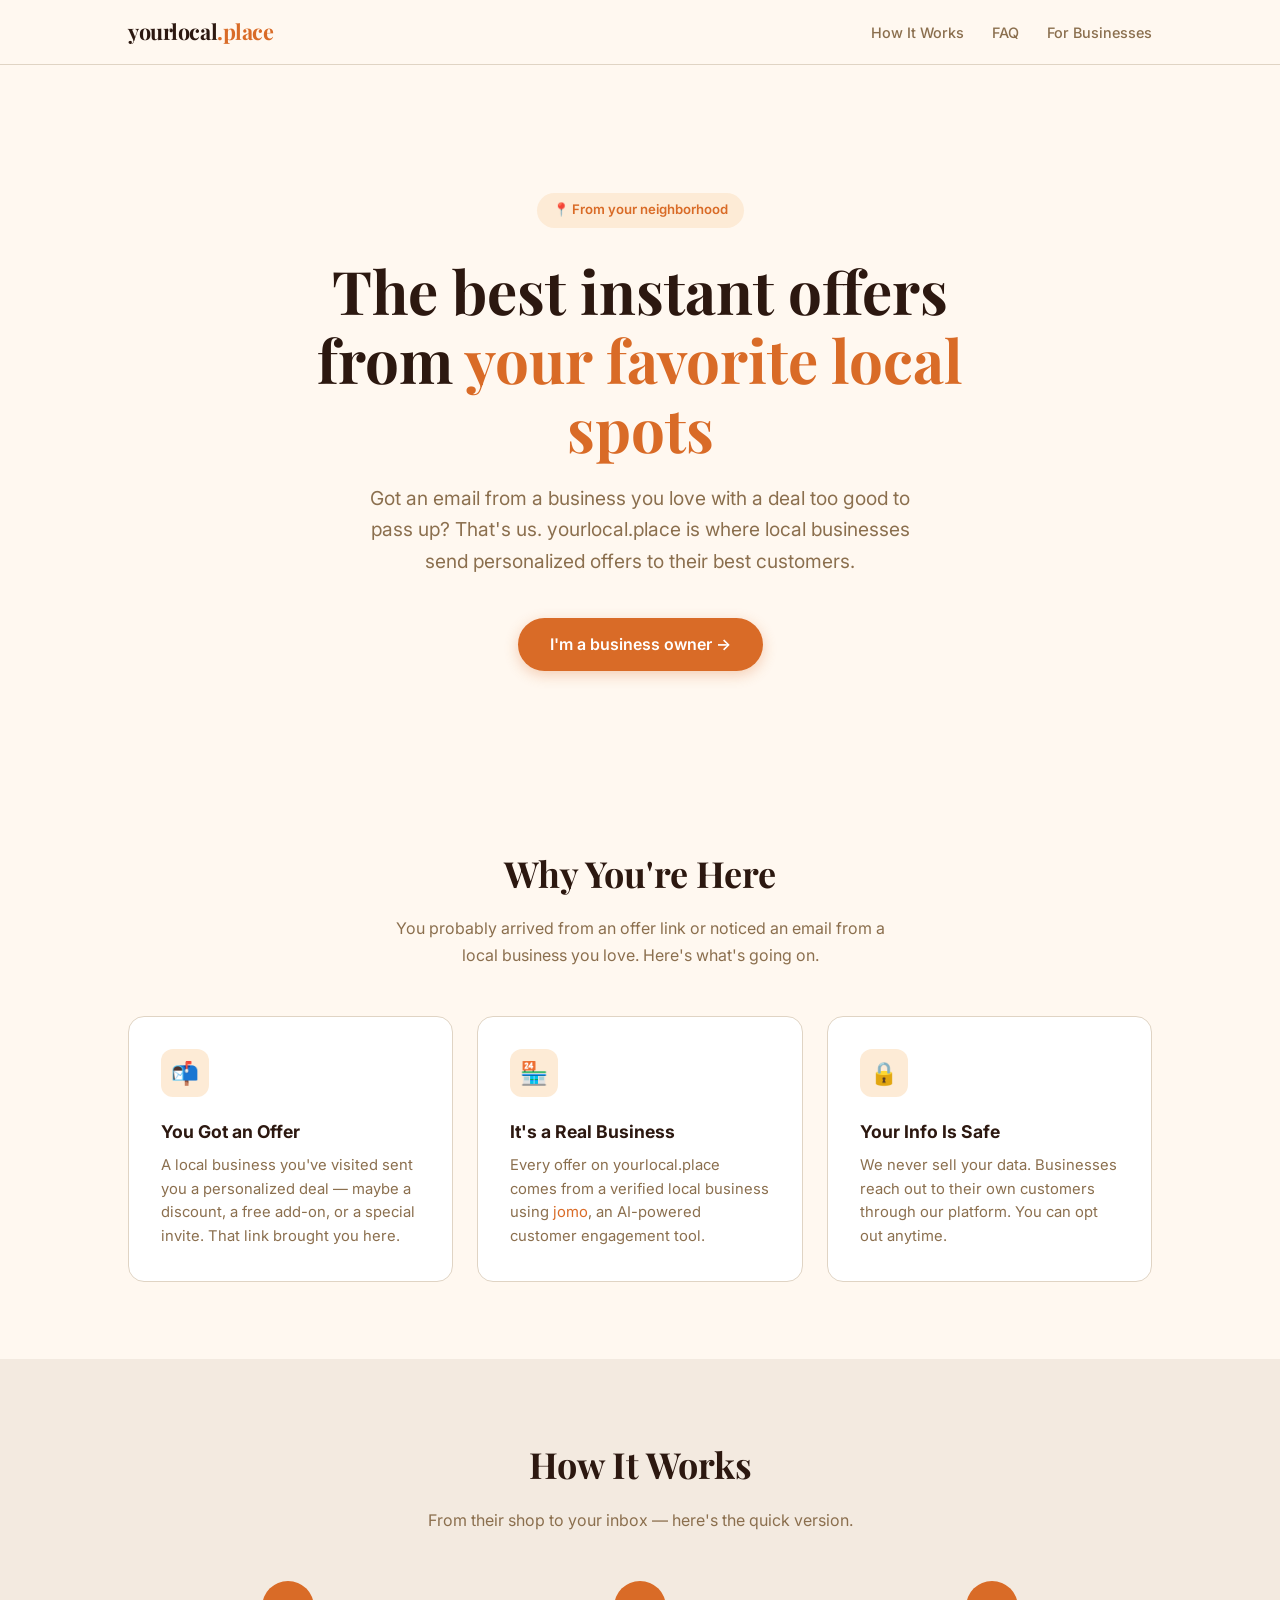
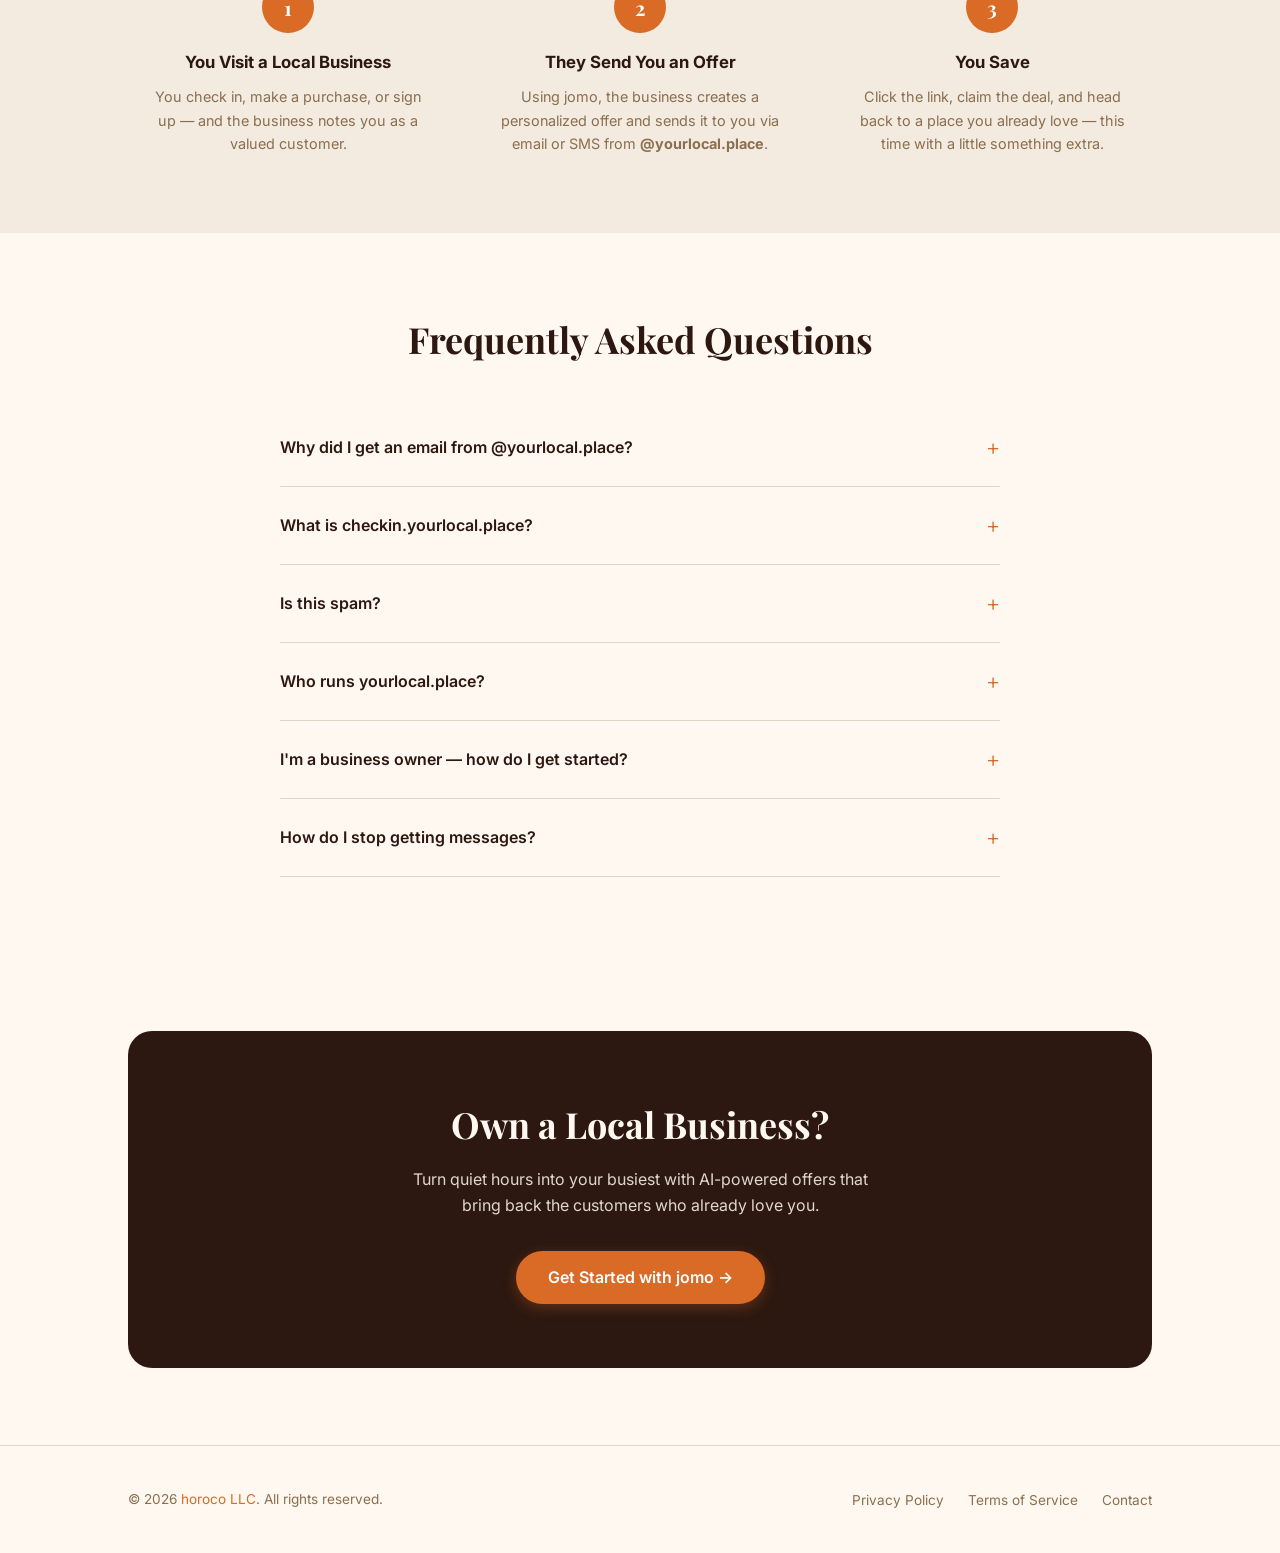
==== index.html @ 71f4fd4c "first content" ====
<!DOCTYPE html>
<html lang="en">
<head>
  <meta charset="UTF-8">
  <meta name="viewport" content="width=device-width, initial-scale=1.0">
  <title>yourlocal.place — Instant Offers from Your Favorite Local Spots</title>
  <meta name="description" content="yourlocal.place is where the best instant offers from your favorite local businesses live. Powered by jomo and horoco.">
  <link rel="preconnect" href="https://fonts.googleapis.com">
  <link rel="preconnect" href="https://fonts.gstatic.com" crossorigin>
  <link href="https://fonts.googleapis.com/css2?family=Inter:wght@400;500;600;700&family=Playfair+Display:wght@600;700&display=swap" rel="stylesheet">
  <link rel="stylesheet" href="style.css">
  <link rel="icon" href="data:image/svg+xml,<svg xmlns='http://www.w3.org/2000/svg' viewBox='0 0 100 100'><text y='.9em' font-size='90'>📍</text></svg>">
</head>
<body>

  <!-- Nav -->
  <nav class="site-nav">
    <div class="container">
      <a href="/" class="site-nav__logo">yourlocal<span>.place</span></a>
      <ul class="site-nav__links">
        <li><a href="#how-it-works">How It Works</a></li>
        <li><a href="#faq">FAQ</a></li>
        <li><a href="https://www.thejomoapp.com" target="_blank" rel="noopener">For Businesses</a></li>
      </ul>
    </div>
  </nav>

  <!-- Hero -->
  <section class="hero container">
    <div class="hero__badge">📍 From your neighborhood</div>
    <h1>The best instant offers from <em>your favorite local spots</em></h1>
    <p>Got an email from a business you love with a deal too good to pass up? That's us. yourlocal.place is where local businesses send personalized offers to their best customers.</p>
    <a href="https://www.thejomoapp.com" class="hero__cta" target="_blank" rel="noopener">
      I'm a business owner →
    </a>
  </section>

  <!-- Features -->
  <section class="features">
    <div class="container">
      <div class="features__header">
        <h2>Why You're Here</h2>
        <p>You probably arrived from an offer link or noticed an email from a local business you love. Here's what's going on.</p>
      </div>
      <div class="features__grid">
        <div class="feature-card">
          <div class="feature-card__icon">📬</div>
          <h3>You Got an Offer</h3>
          <p>A local business you've visited sent you a personalized deal — maybe a discount, a free add-on, or a special invite. That link brought you here.</p>
        </div>
        <div class="feature-card">
          <div class="feature-card__icon">🏪</div>
          <h3>It's a Real Business</h3>
          <p>Every offer on yourlocal.place comes from a verified local business using <a href="https://www.thejomoapp.com" target="_blank" rel="noopener">jomo</a>, an AI-powered customer engagement tool.</p>
        </div>
        <div class="feature-card">
          <div class="feature-card__icon">🔒</div>
          <h3>Your Info Is Safe</h3>
          <p>We never sell your data. Businesses reach out to their own customers through our platform. You can opt out anytime.</p>
        </div>
      </div>
    </div>
  </section>

  <!-- How It Works -->
  <section class="how-it-works" id="how-it-works">
    <div class="container">
      <div class="how-it-works__header">
        <h2>How It Works</h2>
        <p>From their shop to your inbox — here's the quick version.</p>
      </div>
      <div class="steps">
        <div class="step">
          <div class="step__number">1</div>
          <h3>You Visit a Local Business</h3>
          <p>You check in, make a purchase, or sign up — and the business notes you as a valued customer.</p>
        </div>
        <div class="step">
          <div class="step__number">2</div>
          <h3>They Send You an Offer</h3>
          <p>Using jomo, the business creates a personalized offer and sends it to you via email or SMS from <strong>@yourlocal.place</strong>.</p>
        </div>
        <div class="step">
          <div class="step__number">3</div>
          <h3>You Save</h3>
          <p>Click the link, claim the deal, and head back to a place you already love — this time with a little something extra.</p>
        </div>
      </div>
    </div>
  </section>

  <!-- FAQ -->
  <section class="faq" id="faq">
    <div class="container">
      <div class="faq__header">
        <h2>Frequently Asked Questions</h2>
      </div>
      <div class="faq__list">
        <details class="faq__item">
          <summary>Why did I get an email from @yourlocal.place?</summary>
          <div class="faq__answer">
            A local business you've interacted with used our platform to send you a personalized offer or update. The email came from <strong>businessname@yourlocal.place</strong> — that's how businesses on our platform reach their customers.
          </div>
        </details>
        <details class="faq__item">
          <summary>What is checkin.yourlocal.place?</summary>
          <div class="faq__answer">
            <strong>checkin.yourlocal.place</strong> is a front-desk check-in page for local businesses. If you were asked to visit this URL, the business is using our platform to welcome and track visits so they can send you great offers later.
          </div>
        </details>
        <details class="faq__item">
          <summary>Is this spam?</summary>
          <div class="faq__answer">
            No. Every message sent through our platform requires your prior opt-in consent. You agreed to hear from this business — likely when you checked in, made a purchase, or signed up at their location. You can opt out at any time by replying STOP to any SMS or clicking unsubscribe in any email.
          </div>
        </details>
        <details class="faq__item">
          <summary>Who runs yourlocal.place?</summary>
          <div class="faq__answer">
            yourlocal.place is owned and operated by <a href="https://www.horoco.co" target="_blank" rel="noopener">horoco LLC</a>, a software company that builds tools for local businesses. Our flagship product is <a href="https://www.thejomoapp.com" target="_blank" rel="noopener">jomo</a>, the AI agent that helps businesses bring back their best customers.
          </div>
        </details>
        <details class="faq__item">
          <summary>I'm a business owner — how do I get started?</summary>
          <div class="faq__answer">
            Head over to <a href="https://www.thejomoapp.com" target="_blank" rel="noopener">thejomoapp.com</a> to learn about jomo and start creating instant offers for your customers. It's AI-powered, easy to set up, and built to fill seats during your quietest hours.
          </div>
        </details>
        <details class="faq__item">
          <summary>How do I stop getting messages?</summary>
          <div class="faq__answer">
            For SMS, reply <strong>STOP</strong> to any message. For email, click the <strong>unsubscribe</strong> link at the bottom of any message. You'll be removed immediately.
          </div>
        </details>
      </div>
    </div>
  </section>

  <!-- CTA Banner -->
  <section class="cta-banner">
    <div class="container">
      <div class="cta-banner__inner">
        <h2>Own a Local Business?</h2>
        <p>Turn quiet hours into your busiest with AI-powered offers that bring back the customers who already love you.</p>
        <a href="https://www.thejomoapp.com" class="hero__cta" target="_blank" rel="noopener">
          Get Started with jomo →
        </a>
      </div>
    </div>
  </section>

  <!-- Footer -->
  <footer class="site-footer">
    <div class="container">
      <p class="site-footer__copy">&copy; 2026 <a href="https://www.horoco.co" target="_blank" rel="noopener">horoco LLC</a>. All rights reserved.</p>
      <ul class="site-footer__links">
        <li><a href="privacy.html">Privacy Policy</a></li>
        <li><a href="terms.html">Terms of Service</a></li>
        <li><a href="mailto:info@horoco.co">Contact</a></li>
      </ul>
    </div>
  </footer>

</body>
</html>
---- style.css ----
/* ── Reset & Base ─────────────────────────────────────────── */
*, *::before, *::after { box-sizing: border-box; margin: 0; padding: 0; }

:root {
  --cream:        #FFF8F0;
  --cream-dark:   #F3EAE0;
  --tan:          #E0D4C4;
  --brown-light:  #8B6F4E;
  --brown:        #5C3D2E;
  --brown-dark:   #2C1810;
  --orange:       #D96B27;
  --orange-light: #F0944D;
  --orange-pale:  #FDEBD6;
  --white:        #FFFFFF;

  --font-body: 'Inter', -apple-system, BlinkMacSystemFont, 'Segoe UI', sans-serif;
  --font-display: 'Playfair Display', Georgia, serif;

  --max-w: 1120px;
  --gutter: clamp(1.25rem, 4vw, 3rem);
}

html { scroll-behavior: smooth; }

body {
  font-family: var(--font-body);
  background: var(--cream);
  color: var(--brown-dark);
  line-height: 1.65;
  -webkit-font-smoothing: antialiased;
}

a { color: var(--orange); text-decoration: none; transition: color .2s; }
a:hover { color: var(--brown); }

img { max-width: 100%; display: block; }

/* ── Utility ──────────────────────────────────────────────── */
.container { max-width: var(--max-w); margin: 0 auto; padding: 0 var(--gutter); }
.text-center { text-align: center; }
.sr-only { position: absolute; width: 1px; height: 1px; padding: 0; margin: -1px; overflow: hidden; clip: rect(0,0,0,0); border: 0; }

/* ── Navigation ───────────────────────────────────────────── */
.site-nav {
  position: sticky;
  top: 0;
  z-index: 100;
  background: var(--cream);
  border-bottom: 1px solid var(--tan);
  backdrop-filter: blur(10px);
  -webkit-backdrop-filter: blur(10px);
}

.site-nav .container {
  display: flex;
  align-items: center;
  justify-content: space-between;
  height: 64px;
}

.site-nav__logo {
  font-family: var(--font-display);
  font-size: 1.35rem;
  font-weight: 700;
  color: var(--brown-dark);
  letter-spacing: -0.02em;
}
.site-nav__logo span { color: var(--orange); }

.site-nav__links { display: flex; gap: 1.75rem; list-style: none; }
.site-nav__links a {
  font-size: 0.9rem;
  font-weight: 500;
  color: var(--brown-light);
}
.site-nav__links a:hover { color: var(--orange); }

/* ── Hero ─────────────────────────────────────────────────── */
.hero {
  padding: clamp(4rem, 10vw, 8rem) 0 clamp(3rem, 8vw, 6rem);
  text-align: center;
}

.hero__badge {
  display: inline-flex;
  align-items: center;
  gap: .5rem;
  padding: .4rem 1rem;
  border-radius: 999px;
  background: var(--orange-pale);
  color: var(--orange);
  font-size: 0.825rem;
  font-weight: 600;
  margin-bottom: 1.75rem;
}

.hero h1 {
  font-family: var(--font-display);
  font-size: clamp(2.25rem, 5vw, 3.75rem);
  line-height: 1.15;
  color: var(--brown-dark);
  max-width: 720px;
  margin: 0 auto 1.25rem;
}

.hero h1 em {
  font-style: normal;
  color: var(--orange);
}

.hero p {
  font-size: clamp(1.05rem, 2vw, 1.2rem);
  color: var(--brown-light);
  max-width: 560px;
  margin: 0 auto 2.5rem;
}

.hero__cta {
  display: inline-flex;
  align-items: center;
  gap: .5rem;
  padding: .85rem 2rem;
  border-radius: 999px;
  background: var(--orange);
  color: var(--white);
  font-weight: 600;
  font-size: 1rem;
  transition: background .2s, transform .15s;
  box-shadow: 0 4px 14px rgba(217, 107, 39, .3);
}
.hero__cta:hover {
  background: var(--brown);
  color: var(--white);
  transform: translateY(-1px);
}

/* ── Features Grid ────────────────────────────────────────── */
.features {
  padding: clamp(3rem, 6vw, 5rem) 0;
}

.features__header {
  text-align: center;
  margin-bottom: 3rem;
}

.features__header h2 {
  font-family: var(--font-display);
  font-size: clamp(1.6rem, 3.5vw, 2.25rem);
  color: var(--brown-dark);
  margin-bottom: .75rem;
}

.features__header p {
  color: var(--brown-light);
  max-width: 520px;
  margin: 0 auto;
}

.features__grid {
  display: grid;
  grid-template-columns: repeat(auto-fit, minmax(280px, 1fr));
  gap: 1.5rem;
}

.feature-card {
  background: var(--white);
  border: 1px solid var(--tan);
  border-radius: 16px;
  padding: 2rem;
  transition: box-shadow .25s, transform .2s;
}
.feature-card:hover {
  box-shadow: 0 8px 30px rgba(44, 24, 16, .08);
  transform: translateY(-3px);
}

.feature-card__icon {
  width: 48px;
  height: 48px;
  border-radius: 12px;
  background: var(--orange-pale);
  display: flex;
  align-items: center;
  justify-content: center;
  font-size: 1.4rem;
  margin-bottom: 1.25rem;
}

.feature-card h3 {
  font-size: 1.1rem;
  font-weight: 700;
  color: var(--brown-dark);
  margin-bottom: .5rem;
}

.feature-card p {
  font-size: .925rem;
  color: var(--brown-light);
  line-height: 1.6;
}

/* ── How It Works ─────────────────────────────────────────── */
.how-it-works {
  padding: clamp(3rem, 6vw, 5rem) 0;
  background: var(--cream-dark);
}

.how-it-works__header {
  text-align: center;
  margin-bottom: 3rem;
}

.how-it-works__header h2 {
  font-family: var(--font-display);
  font-size: clamp(1.6rem, 3.5vw, 2.25rem);
  color: var(--brown-dark);
  margin-bottom: .75rem;
}

.how-it-works__header p {
  color: var(--brown-light);
  max-width: 520px;
  margin: 0 auto;
}

.steps {
  display: grid;
  grid-template-columns: repeat(auto-fit, minmax(240px, 1fr));
  gap: 2rem;
  counter-reset: step;
}

.step {
  text-align: center;
  counter-increment: step;
}

.step__number {
  width: 52px;
  height: 52px;
  border-radius: 50%;
  background: var(--orange);
  color: var(--white);
  font-family: var(--font-display);
  font-size: 1.25rem;
  font-weight: 700;
  display: inline-flex;
  align-items: center;
  justify-content: center;
  margin-bottom: 1rem;
}

.step h3 {
  font-size: 1.05rem;
  color: var(--brown-dark);
  margin-bottom: .5rem;
}

.step p {
  font-size: .9rem;
  color: var(--brown-light);
  max-width: 280px;
  margin: 0 auto;
}

/* ── FAQ ──────────────────────────────────────────────────── */
.faq {
  padding: clamp(3rem, 6vw, 5rem) 0;
}

.faq__header {
  text-align: center;
  margin-bottom: 2.5rem;
}

.faq__header h2 {
  font-family: var(--font-display);
  font-size: clamp(1.6rem, 3.5vw, 2.25rem);
  color: var(--brown-dark);
}

.faq__list {
  max-width: 720px;
  margin: 0 auto;
}

.faq__item {
  border-bottom: 1px solid var(--tan);
}

.faq__item summary {
  padding: 1.25rem 0;
  font-weight: 600;
  color: var(--brown-dark);
  cursor: pointer;
  list-style: none;
  display: flex;
  justify-content: space-between;
  align-items: center;
  font-size: 1rem;
}

.faq__item summary::after {
  content: '+';
  font-size: 1.4rem;
  color: var(--orange);
  font-weight: 300;
  transition: transform .2s;
}

.faq__item[open] summary::after {
  content: '−';
}

.faq__item .faq__answer {
  padding: 0 0 1.25rem;
  color: var(--brown-light);
  font-size: .95rem;
  line-height: 1.7;
}

/* ── CTA Banner ───────────────────────────────────────────── */
.cta-banner {
  padding: clamp(3rem, 6vw, 5rem) 0;
}

.cta-banner__inner {
  background: var(--brown-dark);
  border-radius: 24px;
  padding: clamp(2.5rem, 5vw, 4rem) clamp(2rem, 4vw, 3rem);
  text-align: center;
  color: var(--cream);
}

.cta-banner__inner h2 {
  font-family: var(--font-display);
  font-size: clamp(1.6rem, 3.5vw, 2.25rem);
  margin-bottom: .75rem;
}

.cta-banner__inner p {
  max-width: 480px;
  margin: 0 auto 2rem;
  opacity: .85;
}

.cta-banner__inner .hero__cta {
  background: var(--orange);
}
.cta-banner__inner .hero__cta:hover {
  background: var(--orange-light);
  color: var(--brown-dark);
}

/* ── Footer ───────────────────────────────────────────────── */
.site-footer {
  padding: 2.5rem 0;
  border-top: 1px solid var(--tan);
}

.site-footer .container {
  display: flex;
  flex-wrap: wrap;
  justify-content: space-between;
  align-items: center;
  gap: 1rem;
}

.site-footer__copy {
  font-size: .85rem;
  color: var(--brown-light);
}

.site-footer__links {
  display: flex;
  gap: 1.5rem;
  list-style: none;
}

.site-footer__links a {
  font-size: .85rem;
  color: var(--brown-light);
}
.site-footer__links a:hover { color: var(--orange); }

/* ── Legal Pages ──────────────────────────────────────────── */
.legal {
  padding: clamp(3rem, 6vw, 5rem) 0 clamp(4rem, 8vw, 6rem);
}

.legal h1 {
  font-family: var(--font-display);
  font-size: clamp(1.8rem, 4vw, 2.75rem);
  color: var(--brown-dark);
  margin-bottom: .5rem;
}

.legal .legal__updated {
  color: var(--brown-light);
  font-size: .925rem;
  margin-bottom: 2.5rem;
}

.legal h2 {
  font-family: var(--font-display);
  font-size: 1.35rem;
  color: var(--brown-dark);
  margin: 2.25rem 0 .75rem;
}

.legal p {
  margin-bottom: 1rem;
  color: var(--brown-dark);
  font-size: .95rem;
}

.legal ul {
  margin: .75rem 0 1.25rem 1.5rem;
  color: var(--brown-dark);
  font-size: .95rem;
}

.legal ul li { margin-bottom: .4rem; }

.legal a { color: var(--orange); font-weight: 500; }
.legal a:hover { color: var(--brown); }

/* ── Responsive ───────────────────────────────────────────── */
@media (max-width: 640px) {
  .site-nav__links { gap: 1rem; }
  .site-nav__links a { font-size: .825rem; }

  .features__grid { grid-template-columns: 1fr; }
  .steps { grid-template-columns: 1fr; }

  .site-footer .container {
    flex-direction: column;
    text-align: center;
  }
}
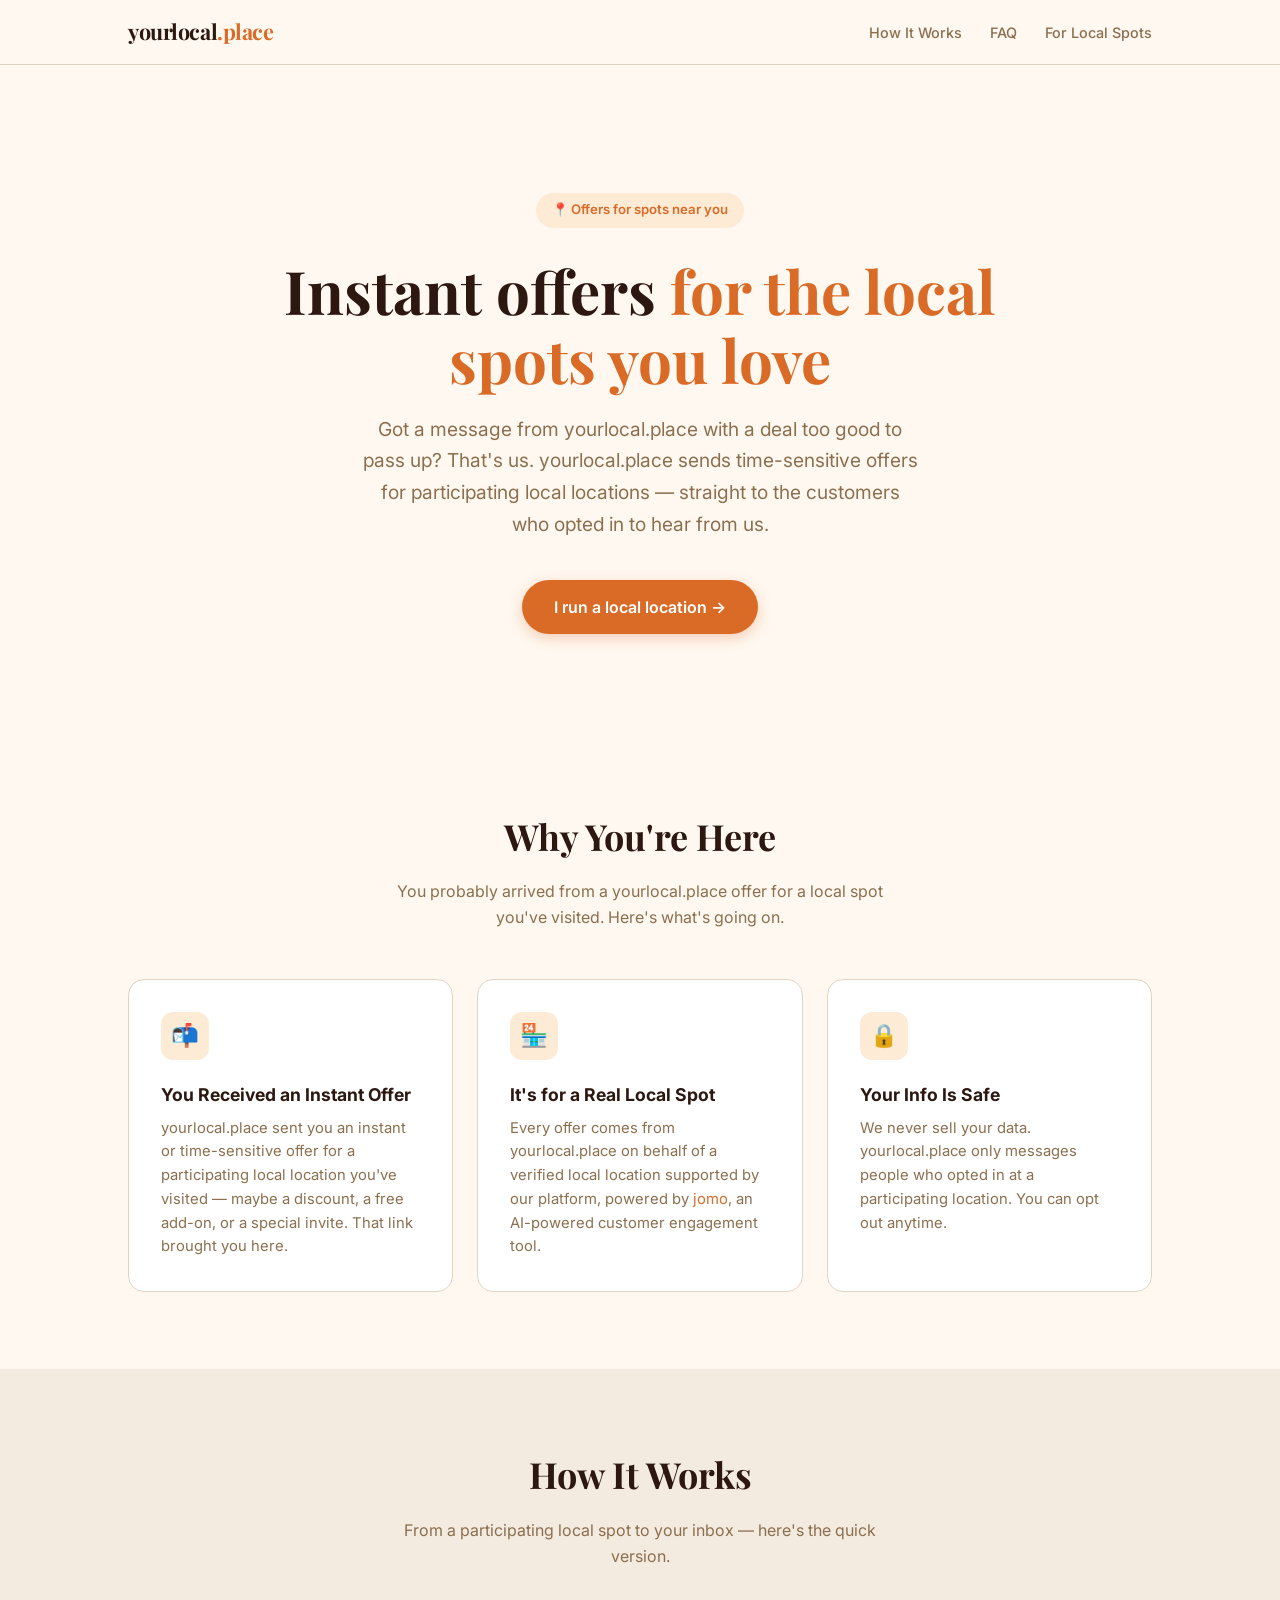
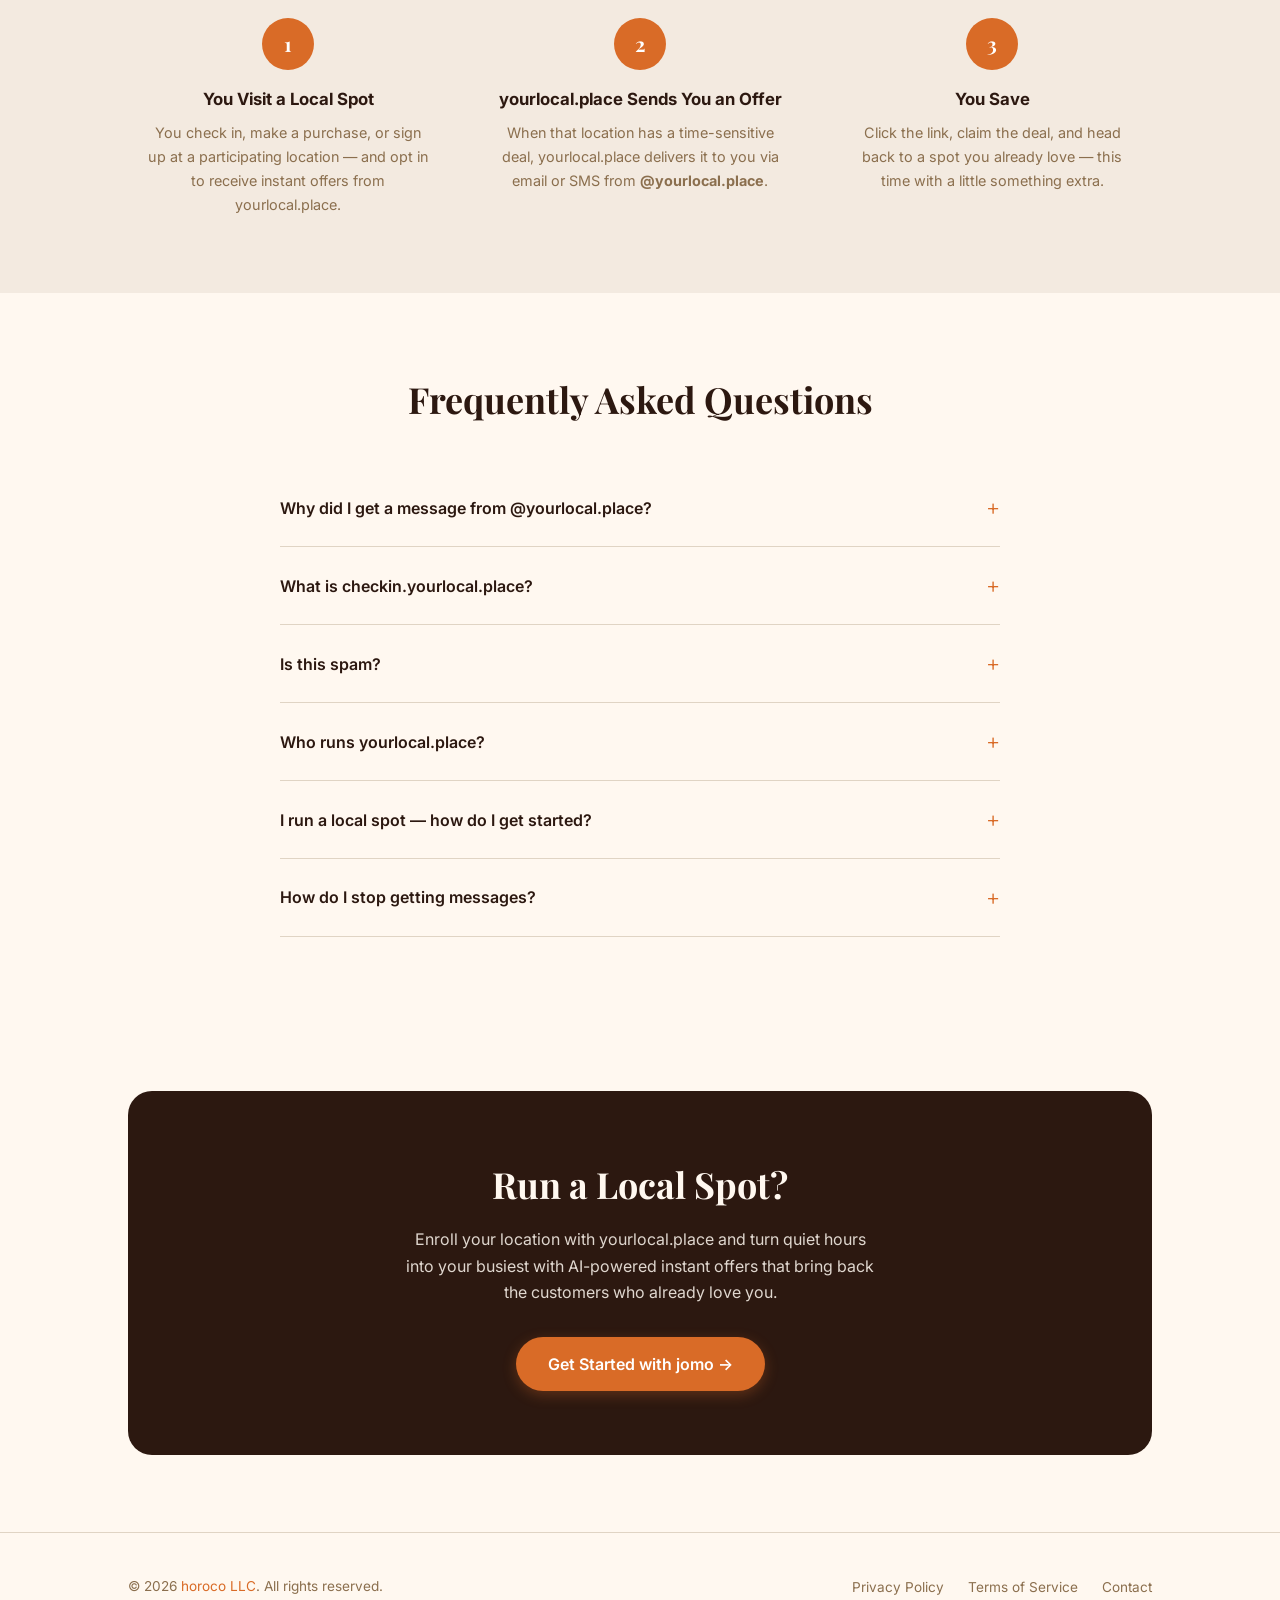
==== commit b009b37a: "updated copy to better reflect the actual operations" ====
--- a/index.html
+++ b/index.html
@@ -3,8 +3,8 @@
 <head>
   <meta charset="UTF-8">
   <meta name="viewport" content="width=device-width, initial-scale=1.0">
-  <title>yourlocal.place — Instant Offers from Your Favorite Local Spots</title>
-  <meta name="description" content="yourlocal.place is where the best instant offers from your favorite local businesses live. Powered by jomo and horoco.">
+  <title>yourlocal.place — Instant Offers for Local Spots You Love</title>
+  <meta name="description" content="yourlocal.place delivers instant and time-sensitive offers for participating local locations to the customers who opted in. Powered by jomo and horoco.">
   <link rel="preconnect" href="https://fonts.googleapis.com">
   <link rel="preconnect" href="https://fonts.gstatic.com" crossorigin>
   <link href="https://fonts.googleapis.com/css2?family=Inter:wght@400;500;600;700&family=Playfair+Display:wght@600;700&display=swap" rel="stylesheet">
@@ -20,18 +20,18 @@
       <ul class="site-nav__links">
         <li><a href="#how-it-works">How It Works</a></li>
         <li><a href="#faq">FAQ</a></li>
-        <li><a href="https://www.thejomoapp.com" target="_blank" rel="noopener">For Businesses</a></li>
+        <li><a href="https://www.thejomoapp.com" target="_blank" rel="noopener">For Local Spots</a></li>
       </ul>
     </div>
   </nav>
 
   <!-- Hero -->
   <section class="hero container">
-    <div class="hero__badge">📍 From your neighborhood</div>
-    <h1>The best instant offers from <em>your favorite local spots</em></h1>
-    <p>Got an email from a business you love with a deal too good to pass up? That's us. yourlocal.place is where local businesses send personalized offers to their best customers.</p>
+    <div class="hero__badge">📍 Offers for spots near you</div>
+    <h1>Instant offers <em>for the local spots you love</em></h1>
+    <p>Got a message from yourlocal.place with a deal too good to pass up? That's us. yourlocal.place sends time-sensitive offers for participating local locations — straight to the customers who opted in to hear from us.</p>
     <a href="https://www.thejomoapp.com" class="hero__cta" target="_blank" rel="noopener">
-      I'm a business owner →
+      I run a local location →
     </a>
   </section>
 
@@ -40,23 +40,23 @@
     <div class="container">
       <div class="features__header">
         <h2>Why You're Here</h2>
-        <p>You probably arrived from an offer link or noticed an email from a local business you love. Here's what's going on.</p>
+        <p>You probably arrived from a yourlocal.place offer for a local spot you've visited. Here's what's going on.</p>
       </div>
       <div class="features__grid">
         <div class="feature-card">
           <div class="feature-card__icon">📬</div>
-          <h3>You Got an Offer</h3>
-          <p>A local business you've visited sent you a personalized deal — maybe a discount, a free add-on, or a special invite. That link brought you here.</p>
+          <h3>You Received an Instant Offer</h3>
+          <p>yourlocal.place sent you an instant or time-sensitive offer for a participating local location you've visited — maybe a discount, a free add-on, or a special invite. That link brought you here.</p>
         </div>
         <div class="feature-card">
           <div class="feature-card__icon">🏪</div>
-          <h3>It's a Real Business</h3>
-          <p>Every offer on yourlocal.place comes from a verified local business using <a href="https://www.thejomoapp.com" target="_blank" rel="noopener">jomo</a>, an AI-powered customer engagement tool.</p>
+          <h3>It's for a Real Local Spot</h3>
+          <p>Every offer comes from yourlocal.place on behalf of a verified local location supported by our platform, powered by <a href="https://www.thejomoapp.com" target="_blank" rel="noopener">jomo</a>, an AI-powered customer engagement tool.</p>
         </div>
         <div class="feature-card">
           <div class="feature-card__icon">🔒</div>
           <h3>Your Info Is Safe</h3>
-          <p>We never sell your data. Businesses reach out to their own customers through our platform. You can opt out anytime.</p>
+          <p>We never sell your data. yourlocal.place only messages people who opted in at a participating location. You can opt out anytime.</p>
         </div>
       </div>
     </div>
@@ -67,23 +67,23 @@
     <div class="container">
       <div class="how-it-works__header">
         <h2>How It Works</h2>
-        <p>From their shop to your inbox — here's the quick version.</p>
+        <p>From a participating local spot to your inbox — here's the quick version.</p>
       </div>
       <div class="steps">
         <div class="step">
           <div class="step__number">1</div>
-          <h3>You Visit a Local Business</h3>
-          <p>You check in, make a purchase, or sign up — and the business notes you as a valued customer.</p>
+          <h3>You Visit a Local Spot</h3>
+          <p>You check in, make a purchase, or sign up at a participating location — and opt in to receive instant offers from yourlocal.place.</p>
         </div>
         <div class="step">
           <div class="step__number">2</div>
-          <h3>They Send You an Offer</h3>
-          <p>Using jomo, the business creates a personalized offer and sends it to you via email or SMS from <strong>@yourlocal.place</strong>.</p>
+          <h3>yourlocal.place Sends You an Offer</h3>
+          <p>When that location has a time-sensitive deal, yourlocal.place delivers it to you via email or SMS from <strong>@yourlocal.place</strong>.</p>
         </div>
         <div class="step">
           <div class="step__number">3</div>
           <h3>You Save</h3>
-          <p>Click the link, claim the deal, and head back to a place you already love — this time with a little something extra.</p>
+          <p>Click the link, claim the deal, and head back to a spot you already love — this time with a little something extra.</p>
         </div>
       </div>
     </div>
@@ -97,33 +97,33 @@
       </div>
       <div class="faq__list">
         <details class="faq__item">
-          <summary>Why did I get an email from @yourlocal.place?</summary>
+          <summary>Why did I get a message from @yourlocal.place?</summary>
           <div class="faq__answer">
-            A local business you've interacted with used our platform to send you a personalized offer or update. The email came from <strong>businessname@yourlocal.place</strong> — that's how businesses on our platform reach their customers.
+            You opted in at a participating local location to receive instant offers, and yourlocal.place sent you a time-sensitive deal for that spot. Messages are sent from <strong>locationname@yourlocal.place</strong> — that's how yourlocal.place identifies which participating location an offer is for.
           </div>
         </details>
         <details class="faq__item">
           <summary>What is checkin.yourlocal.place?</summary>
           <div class="faq__answer">
-            <strong>checkin.yourlocal.place</strong> is a front-desk check-in page for local businesses. If you were asked to visit this URL, the business is using our platform to welcome and track visits so they can send you great offers later.
+            <strong>checkin.yourlocal.place</strong> is a front-desk check-in page that participating local locations use to welcome customers. If you were asked to visit this URL, you're checking in at a spot supported by yourlocal.place so we can send you great offers for that location later.
           </div>
         </details>
         <details class="faq__item">
           <summary>Is this spam?</summary>
           <div class="faq__answer">
-            No. Every message sent through our platform requires your prior opt-in consent. You agreed to hear from this business — likely when you checked in, made a purchase, or signed up at their location. You can opt out at any time by replying STOP to any SMS or clicking unsubscribe in any email.
+            No. Every message from yourlocal.place requires your prior opt-in consent. You agreed to receive instant offers from yourlocal.place for a participating location — likely when you checked in, made a purchase, or signed up at that spot. You can opt out at any time by replying STOP to any SMS or clicking unsubscribe in any email.
           </div>
         </details>
         <details class="faq__item">
           <summary>Who runs yourlocal.place?</summary>
           <div class="faq__answer">
-            yourlocal.place is owned and operated by <a href="https://www.horoco.co" target="_blank" rel="noopener">horoco LLC</a>, a software company that builds tools for local businesses. Our flagship product is <a href="https://www.thejomoapp.com" target="_blank" rel="noopener">jomo</a>, the AI agent that helps businesses bring back their best customers.
+            yourlocal.place is owned and operated by <a href="https://www.horoco.co" target="_blank" rel="noopener">horoco LLC</a>, a software company that builds tools for local businesses. Our flagship product is <a href="https://www.thejomoapp.com" target="_blank" rel="noopener">jomo</a>, the AI agent that powers the instant offers yourlocal.place delivers for participating locations.
           </div>
         </details>
         <details class="faq__item">
-          <summary>I'm a business owner — how do I get started?</summary>
+          <summary>I run a local spot — how do I get started?</summary>
           <div class="faq__answer">
-            Head over to <a href="https://www.thejomoapp.com" target="_blank" rel="noopener">thejomoapp.com</a> to learn about jomo and start creating instant offers for your customers. It's AI-powered, easy to set up, and built to fill seats during your quietest hours.
+            Head over to <a href="https://www.thejomoapp.com" target="_blank" rel="noopener">thejomoapp.com</a> to learn about jomo and enroll your location with yourlocal.place. We'll help you put time-sensitive offers in front of the customers who already love your spot — AI-powered, easy to set up, and built to fill seats during your quietest hours.
           </div>
         </details>
         <details class="faq__item">
@@ -140,8 +140,8 @@
   <section class="cta-banner">
     <div class="container">
       <div class="cta-banner__inner">
-        <h2>Own a Local Business?</h2>
-        <p>Turn quiet hours into your busiest with AI-powered offers that bring back the customers who already love you.</p>
+        <h2>Run a Local Spot?</h2>
+        <p>Enroll your location with yourlocal.place and turn quiet hours into your busiest with AI-powered instant offers that bring back the customers who already love you.</p>
         <a href="https://www.thejomoapp.com" class="hero__cta" target="_blank" rel="noopener">
           Get Started with jomo →
         </a>
@@ -156,7 +156,7 @@
       <ul class="site-footer__links">
         <li><a href="privacy.html">Privacy Policy</a></li>
         <li><a href="terms.html">Terms of Service</a></li>
-        <li><a href="mailto:info@horoco.co">Contact</a></li>
+        <li><a href="mailto:info@yourlocal.place">Contact</a></li>
       </ul>
     </div>
   </footer>
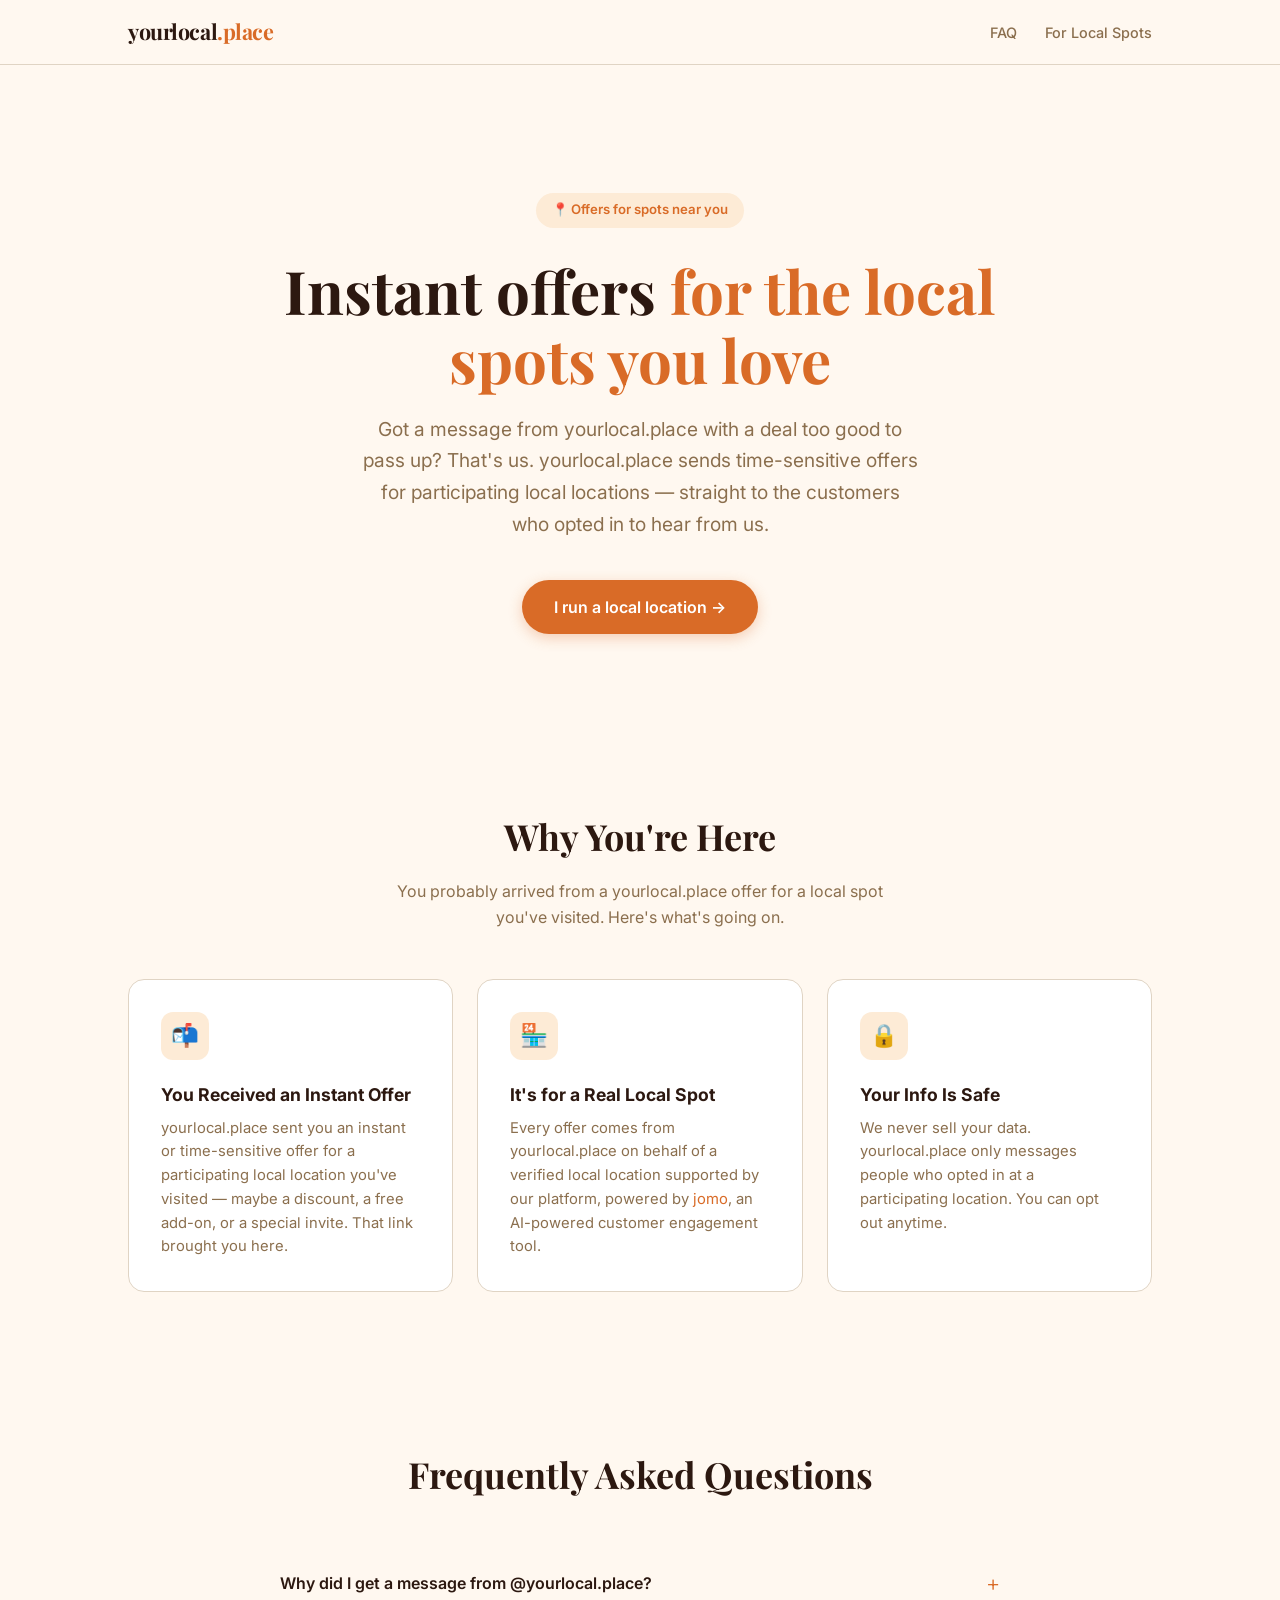
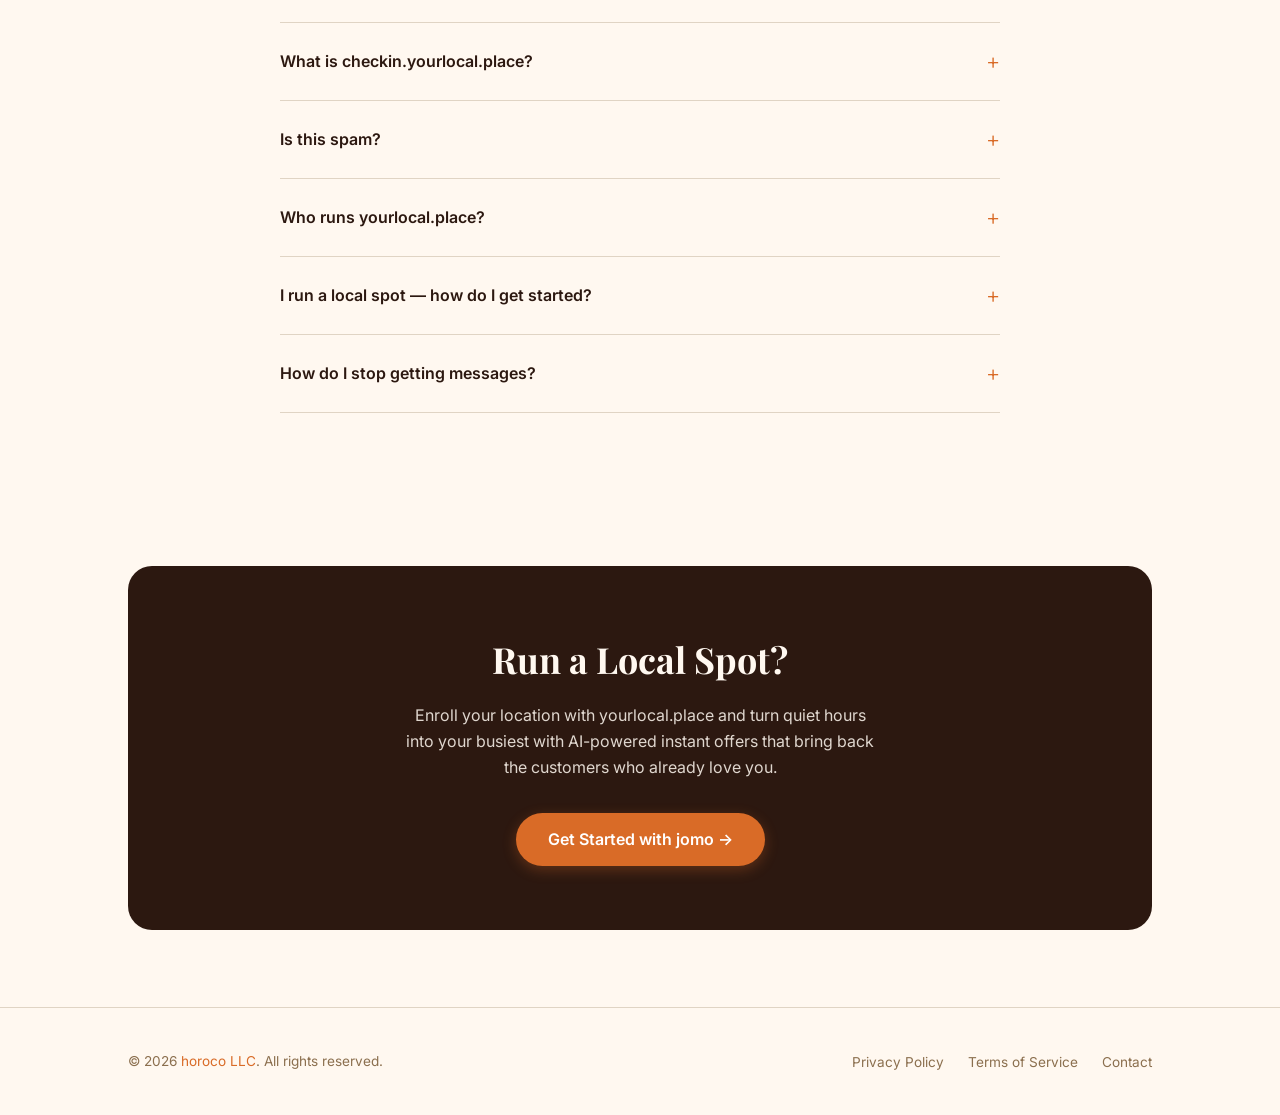
==== commit 41767a42: "cleanup" ====
--- a/index.html
+++ b/index.html
@@ -18,7 +18,6 @@
     <div class="container">
       <a href="/" class="site-nav__logo">yourlocal<span>.place</span></a>
       <ul class="site-nav__links">
-        <li><a href="#how-it-works">How It Works</a></li>
         <li><a href="#faq">FAQ</a></li>
         <li><a href="https://www.thejomoapp.com" target="_blank" rel="noopener">For Local Spots</a></li>
       </ul>
@@ -57,33 +56,6 @@
           <div class="feature-card__icon">🔒</div>
           <h3>Your Info Is Safe</h3>
           <p>We never sell your data. yourlocal.place only messages people who opted in at a participating location. You can opt out anytime.</p>
-        </div>
-      </div>
-    </div>
-  </section>
-
-  <!-- How It Works -->
-  <section class="how-it-works" id="how-it-works">
-    <div class="container">
-      <div class="how-it-works__header">
-        <h2>How It Works</h2>
-        <p>From a participating local spot to your inbox — here's the quick version.</p>
-      </div>
-      <div class="steps">
-        <div class="step">
-          <div class="step__number">1</div>
-          <h3>You Visit a Local Spot</h3>
-          <p>You check in, make a purchase, or sign up at a participating location — and opt in to receive instant offers from yourlocal.place.</p>
-        </div>
-        <div class="step">
-          <div class="step__number">2</div>
-          <h3>yourlocal.place Sends You an Offer</h3>
-          <p>When that location has a time-sensitive deal, yourlocal.place delivers it to you via email or SMS from <strong>@yourlocal.place</strong>.</p>
-        </div>
-        <div class="step">
-          <div class="step__number">3</div>
-          <h3>You Save</h3>
-          <p>Click the link, claim the deal, and head back to a spot you already love — this time with a little something extra.</p>
         </div>
       </div>
     </div>
--- a/style.css
+++ b/style.css
@@ -200,70 +200,6 @@
   line-height: 1.6;
 }
 
-/* ── How It Works ─────────────────────────────────────────── */
-.how-it-works {
-  padding: clamp(3rem, 6vw, 5rem) 0;
-  background: var(--cream-dark);
-}
-
-.how-it-works__header {
-  text-align: center;
-  margin-bottom: 3rem;
-}
-
-.how-it-works__header h2 {
-  font-family: var(--font-display);
-  font-size: clamp(1.6rem, 3.5vw, 2.25rem);
-  color: var(--brown-dark);
-  margin-bottom: .75rem;
-}
-
-.how-it-works__header p {
-  color: var(--brown-light);
-  max-width: 520px;
-  margin: 0 auto;
-}
-
-.steps {
-  display: grid;
-  grid-template-columns: repeat(auto-fit, minmax(240px, 1fr));
-  gap: 2rem;
-  counter-reset: step;
-}
-
-.step {
-  text-align: center;
-  counter-increment: step;
-}
-
-.step__number {
-  width: 52px;
-  height: 52px;
-  border-radius: 50%;
-  background: var(--orange);
-  color: var(--white);
-  font-family: var(--font-display);
-  font-size: 1.25rem;
-  font-weight: 700;
-  display: inline-flex;
-  align-items: center;
-  justify-content: center;
-  margin-bottom: 1rem;
-}
-
-.step h3 {
-  font-size: 1.05rem;
-  color: var(--brown-dark);
-  margin-bottom: .5rem;
-}
-
-.step p {
-  font-size: .9rem;
-  color: var(--brown-light);
-  max-width: 280px;
-  margin: 0 auto;
-}
-
 /* ── FAQ ──────────────────────────────────────────────────── */
 .faq {
   padding: clamp(3rem, 6vw, 5rem) 0;
@@ -432,7 +368,6 @@
   .site-nav__links a { font-size: .825rem; }
 
   .features__grid { grid-template-columns: 1fr; }
-  .steps { grid-template-columns: 1fr; }
 
   .site-footer .container {
     flex-direction: column;
